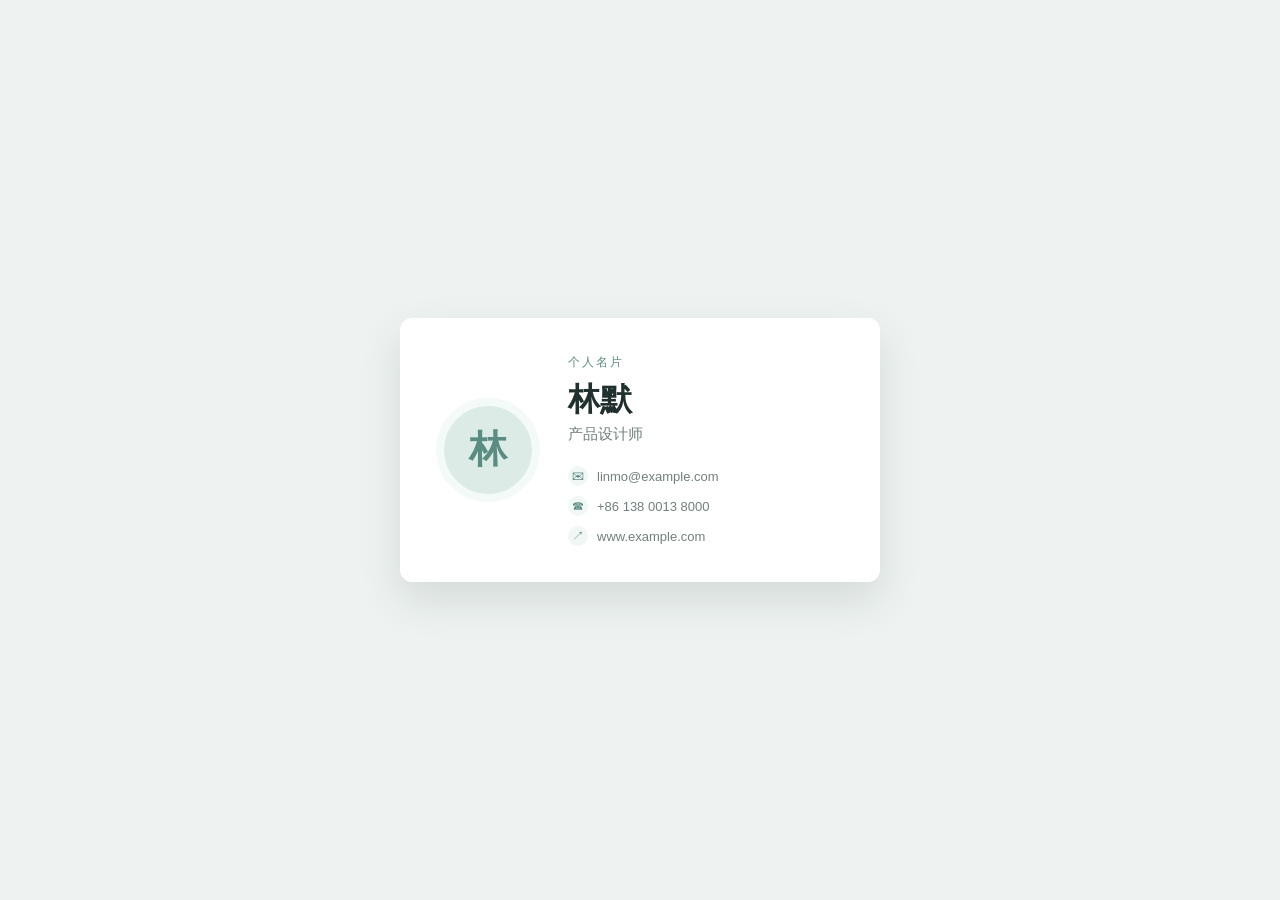
==== index.html @ 6e39a8ae "个人名片" ====
<!DOCTYPE html>
<html lang="zh-CN">
<head>
  <meta charset="UTF-8">
  <meta name="viewport" content="width=device-width, initial-scale=1.0">
  <title>个人名片</title>
  <link rel="stylesheet" href="styles.css">
</head>
<body>
  <!-- 页面主内容：名片在视口中水平、垂直居中 -->
  <main class="page-shell">
    <article class="profile-card">
      <!-- 使用首字母作为头像占位，替换文字即可换成真实头像内容 -->
      <div class="avatar" aria-label="林默的头像">林</div>

      <div class="profile-content">
        <p class="profile-label">个人名片</p>
        <h1>林默</h1>
        <p class="profile-role">产品设计师</p>

        <!-- 联系方式列表使用语义化地址元素，便于阅读器识别 -->
        <address class="contact-list">
          <a href="mailto:linmo@example.com">
            <span class="contact-icon" aria-hidden="true">✉</span>
            <span>linmo@example.com</span>
          </a>
          <a href="tel:+8613800138000">
            <span class="contact-icon" aria-hidden="true">☎</span>
            <span>+86 138 0013 8000</span>
          </a>
          <a href="https://www.example.com" target="_blank" rel="noreferrer">
            <span class="contact-icon" aria-hidden="true">↗</span>
            <span>www.example.com</span>
          </a>
        </address>
      </div>
    </article>
  </main>
</body>
</html>
---- styles.css ----
/* 基础变量集中管理，方便快速调整名片的视觉风格 */
:root {
  --page-background: #eef3f1;
  --card-background: #ffffff;
  --ink: #20302e;
  --muted-ink: #71807d;
  --accent: #5b8c82;
  --accent-soft: #dcebe6;
  --shadow: 0 18px 42px rgba(47, 73, 67, 0.14);
}

/* 统一盒模型并移除浏览器默认间距 */
* {
  box-sizing: border-box;
}

html,
body {
  min-height: 100%;
}

body {
  margin: 0;
  color: var(--ink);
  background: var(--page-background);
  font-family: "Microsoft YaHei", "PingFang SC", sans-serif;
}

/* 让卡片在不同屏幕尺寸下始终保持居中，并留出移动端边距 */
.page-shell {
  display: grid;
  min-height: 100vh;
  padding: 24px;
  place-items: center;
}

.profile-card {
  display: flex;
  width: min(100%, 480px);
  align-items: center;
  gap: 28px;
  padding: 36px;
  background: var(--card-background);
  border-radius: 12px;
  box-shadow: var(--shadow);
  transition: transform 240ms ease, box-shadow 240ms ease;
}

/* 悬停时轻微上浮，避免过强的动效打扰阅读 */
.profile-card:hover {
  transform: translateY(-6px);
  box-shadow: 0 24px 52px rgba(47, 73, 67, 0.2);
}

.avatar {
  display: grid;
  flex: 0 0 104px;
  width: 104px;
  height: 104px;
  color: var(--accent);
  background: var(--accent-soft);
  border: 8px solid #f4faf8;
  border-radius: 50%;
  font-size: 38px;
  font-weight: 700;
  place-items: center;
}

.profile-content {
  min-width: 0;
}

.profile-label {
  margin: 0 0 10px;
  color: var(--accent);
  font-size: 12px;
  letter-spacing: 2px;
}

h1 {
  margin: 0;
  font-size: 32px;
  line-height: 1.15;
}

.profile-role {
  margin: 8px 0 22px;
  color: var(--muted-ink);
  font-size: 15px;
}

.contact-list {
  display: grid;
  gap: 10px;
  margin: 0;
  font-size: 13px;
  font-style: normal;
}

.contact-list a {
  display: flex;
  min-width: 0;
  align-items: center;
  gap: 9px;
  color: var(--muted-ink);
  text-decoration: none;
  transition: color 180ms ease;
}

.contact-list a:hover {
  color: var(--accent);
}

.contact-list a span:last-child {
  overflow: hidden;
  text-overflow: ellipsis;
  white-space: nowrap;
}

.contact-icon {
  display: inline-grid;
  flex: 0 0 20px;
  width: 20px;
  height: 20px;
  color: var(--accent);
  background: #f1f7f5;
  border-radius: 50%;
  font-size: 12px;
  place-items: center;
}

/* 小屏幕上改为纵向布局，确保内容不会挤压或溢出 */
@media (max-width: 520px) {
  .profile-card {
    flex-direction: column;
    gap: 22px;
    padding: 30px 24px;
    text-align: center;
  }

  .contact-list {
    text-align: left;
  }
}

/* 用户偏好减少动画时，保留布局但关闭过渡效果 */
@media (prefers-reduced-motion: reduce) {
  .profile-card,
  .contact-list a {
    transition: none;
  }
}
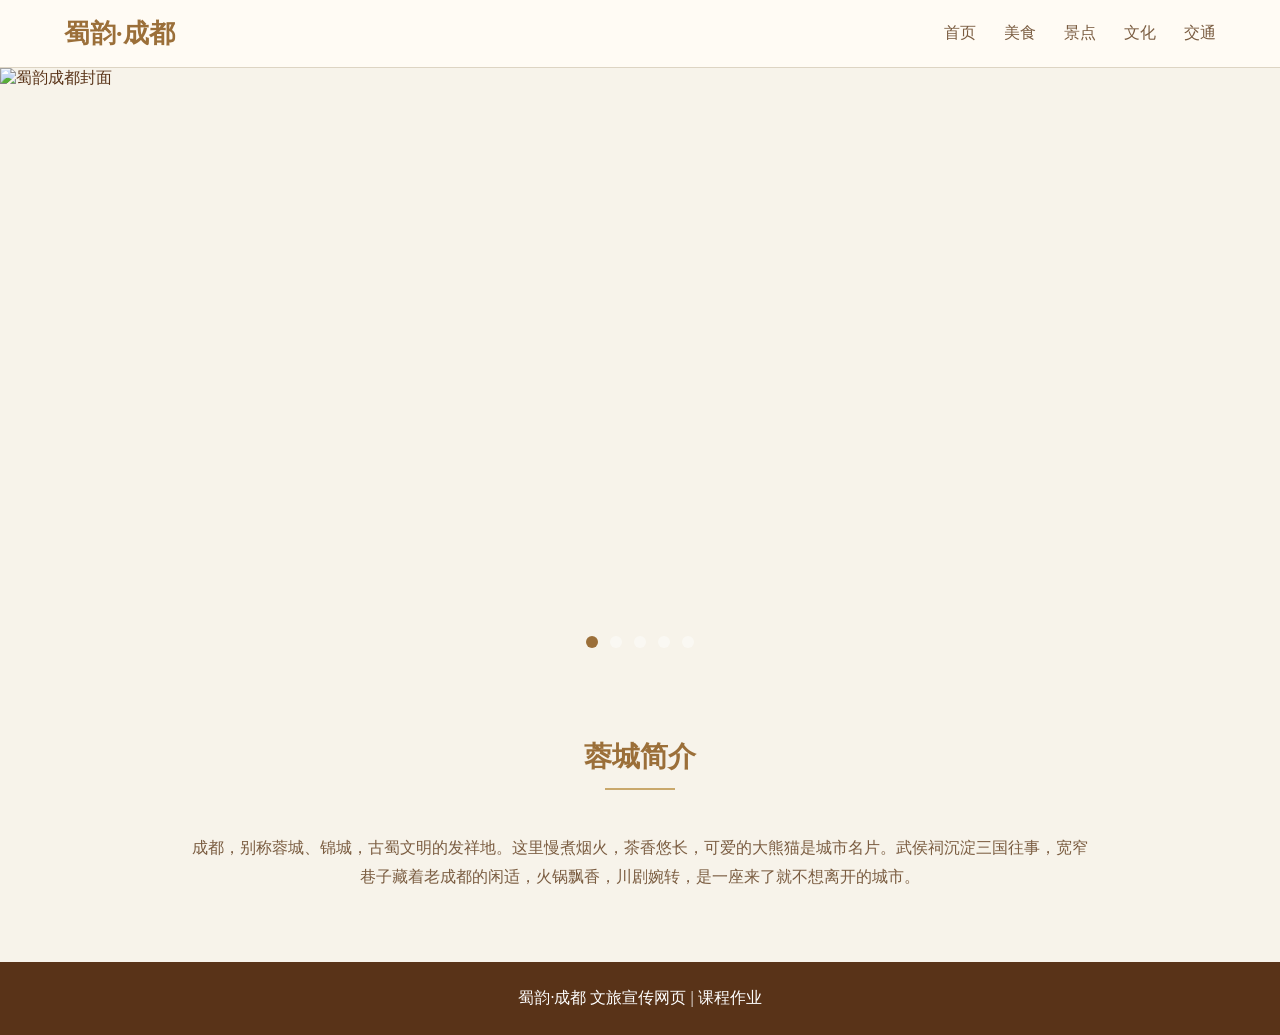
==== commit bf1a1f19: "成都网页设计" ====
--- a/index.html
+++ b/index.html
@@ -1,40 +1,223 @@
 <!DOCTYPE html>
 <html lang="zh-CN">
 <head>
-  <meta charset="UTF-8">
-  <meta name="viewport" content="width=device-width, initial-scale=1.0">
-  <title>个人名片</title>
-  <link rel="stylesheet" href="styles.css">
+<meta charset="UTF-8">
+<meta name="viewport" content="width=device-width, initial-scale=1.0">
+<title>蜀韵·成都 | 首页</title>
+  <style>:root {
+    --paper: #f7f3ea;
+    --ink: #593318;
+    --ink-soft: #7a5c40;
+    --gold: #c9a86c;
+    --gold-deep: #9b6f39;
+    --line: #ddd4c3;
+  }
+  * {
+    margin: 0;
+    padding: 0;
+    box-sizing: border-box;
+    font-family: "Microsoft YaHei", SimSun, serif;
+  }
+  body {
+    background-color: var(--paper);
+    color: var(--ink);
+  }
+  /* 导航栏 */
+  header {
+    background-color: #fffbf4;
+    border-bottom: 1px solid var(--line);
+    position: sticky;
+    top: 0;
+    z-index: 99;
+  }
+  .nav-wrap {
+    width: 90%;
+    max-width: 1200px;
+    margin: 0 auto;
+    display: flex;
+    justify-content: space-between;
+    align-items: center;
+    padding: 16px 0;
+  }
+  .logo {
+    font-size: 26px;
+    color: var(--gold-deep);
+    font-weight: bold;
+  }
+  nav a {
+    text-decoration: none;
+    color: var(--ink-soft);
+    margin-left: 24px;
+    font-size: 16px;
+    transition: 0.3s;
+  }
+  nav a:hover {
+    color: var(--gold-deep);
+  }
+
+  /* 轮播容器 */
+  .banner {
+    width: 100%;
+    height: 600px;
+    overflow: hidden;
+    position: relative;
+    background:#f7f3ea;
+  }
+  .banner-img {
+    width: 100%;
+    height: 100%;
+    object-fit: cover;
+  }
+  .slide-item {
+    position: absolute;
+    width: 100%;
+    height: 100%;
+    opacity: 0;
+    transition: opacity 1s ease;
+  }
+  .slide-item.active {
+    opacity: 1;
+  }
+  /* 轮播小圆点 */
+  .dots {
+    position: absolute;
+    bottom: 20px;
+    left: 50%;
+    transform: translateX(-50%);
+    display: flex;
+    gap:12px;
+  }
+  .dot {
+    width:12px;
+    height:12px;
+    border-radius: 50%;
+    background:#ffffff70;
+    cursor: pointer;
+  }
+  .dot.active {
+    background: var(--gold-deep);
+  }
+
+  /* 通用容器 */
+  .container {
+    width: 90%;
+    max-width: 1200px;
+    margin: 70px auto;
+  }
+  .title-line {
+    text-align: center;
+    margin-bottom: 40px;
+  }
+  .title-line h3 {
+    font-size: 28px;
+    color: var(--gold-deep);
+  }
+  .title-line span {
+    display: inline-block;
+    width:70px;
+    height:2px;
+    background: var(--gold);
+    margin-top: 8px;
+  }
+  .intro-text {
+    line-height: 1.8;
+    color: var(--ink-soft);
+    font-size:16px;
+    text-align:center;
+    max-width:900px;
+    margin:0 auto;
+  }
+  /* 页脚 */
+  footer {
+    background: var(--ink);
+    color: #fff;
+    text-align: center;
+    padding:26px 0;
+    margin-top: 60px;
+  }
+  /* 手机适配 */
+  @media (max-width:768px){
+    .banner {
+      height:360px;
+    }
+    nav a {
+      margin-left:8px;
+      font-size:14px;
+    }
+  }
+  </style>
 </head>
 <body>
-  <!-- 页面主内容：名片在视口中水平、垂直居中 -->
-  <main class="page-shell">
-    <article class="profile-card">
-      <!-- 使用首字母作为头像占位，替换文字即可换成真实头像内容 -->
-      <div class="avatar" aria-label="林默的头像">林</div>
-
-      <div class="profile-content">
-        <p class="profile-label">个人名片</p>
-        <h1>林默</h1>
-        <p class="profile-role">产品设计师</p>
-
-        <!-- 联系方式列表使用语义化地址元素，便于阅读器识别 -->
-        <address class="contact-list">
-          <a href="mailto:linmo@example.com">
-            <span class="contact-icon" aria-hidden="true">✉</span>
-            <span>linmo@example.com</span>
-          </a>
-          <a href="tel:+8613800138000">
-            <span class="contact-icon" aria-hidden="true">☎</span>
-            <span>+86 138 0013 8000</span>
-          </a>
-          <a href="https://www.example.com" target="_blank" rel="noreferrer">
-            <span class="contact-icon" aria-hidden="true">↗</span>
-            <span>www.example.com</span>
-          </a>
-        </address>
-      </div>
-    </article>
-  </main>
-</body>
-</html>+  <header>
+    <div class="nav-wrap">
+      <div class="logo">蜀韵·成都</div>
+      <nav>
+        <a href="#">首页</a>
+        <a href="media/a.html">美食</a>
+        <a href="#">景点</a>
+        <a href="#">文化</a>
+        <a href="#">交通</a>
+      </nav>
+    </div>
+  </header>
+
+  <div class="banner">
+    <div class="slide-item active">
+      <img class="banner-img" src="media/banner1.jpg" alt="蜀韵成都封面">
+    </div>
+    <div class="slide-item">
+      <img class="banner-img" src="media/banner5.jpg" alt="旅行攻略">
+    </div>
+    <div class="slide-item">
+      <img class="banner-img" src="media/banner4.jpg" alt="天府文化">
+    </div>
+    <div class="slide-item">
+      <img class="banner-img" src="media/banner3.jpg" alt="必游景点">
+    </div>
+    <div class="slide-item">
+      <img class="banner-img" src="media/banner2.jpg" alt="成都味道">
+    </div>
+    <div class="dots">
+      <div class="dot active" onclick="switchSlide(0)"></div>
+      <div class="dot" onclick="switchSlide(1)"></div>
+      <div class="dot" onclick="switchSlide(2)"></div>
+      <div class="dot" onclick="switchSlide(3)"></div>
+      <div class="dot" onclick="switchSlide(4)"></div>
+    </div>
+  </div>
+
+  <div class="container">
+    <div class="title-line">
+      <h3>蓉城简介</h3>
+      <span></span>
+    </div>
+    <p class="intro-text">
+成都，别称蓉城、锦城，古蜀文明的发祥地。这里慢煮烟火，茶香悠长，可爱的大熊猫是城市名片。武侯祠沉淀三国往事，宽窄巷子藏着老成都的闲适，火锅飘香，川剧婉转，是一座来了就不想离开的城市。
+    </p>
+  </div>
+
+  <footer>
+    <p>蜀韵·成都 文旅宣传网页 | 课程作业</p>
+  </footer>
+
+<script>
+  let index = 0;
+  const slides = document.querySelectorAll('.slide-item');
+  const dots = document.querySelectorAll('.dot');
+  const total = slides.length;
+
+  function switchSlide(i){
+    slides[index].classList.remove('active');
+    dots[index].classList.remove('active');
+    index = i;
+    slides[index].classList.add('active');
+    dots[index].classList.add('active');
+  }
+  //自动轮番
+setInterval(()=>{
+     let next = (index + 1) % total;
+     switchSlide(next);
+   },4000)
+ </script>
+ </body>
+</html>
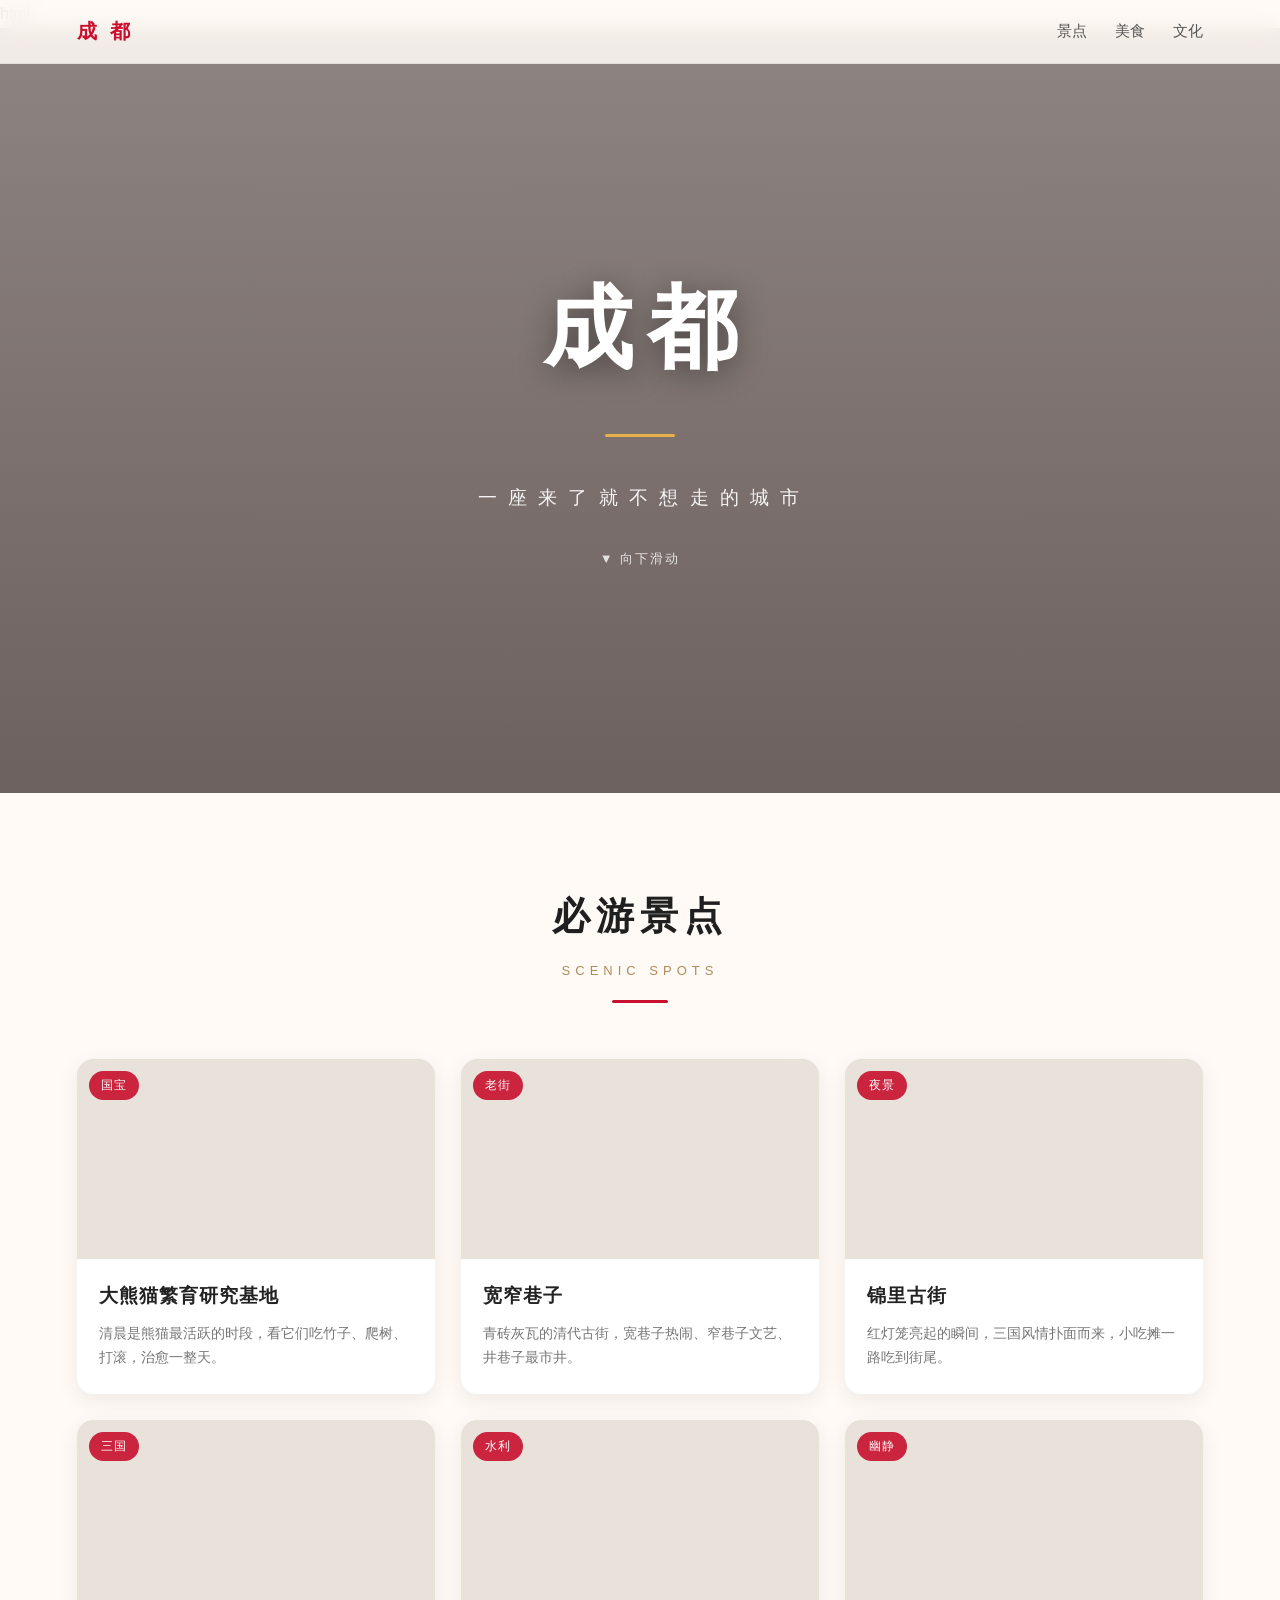
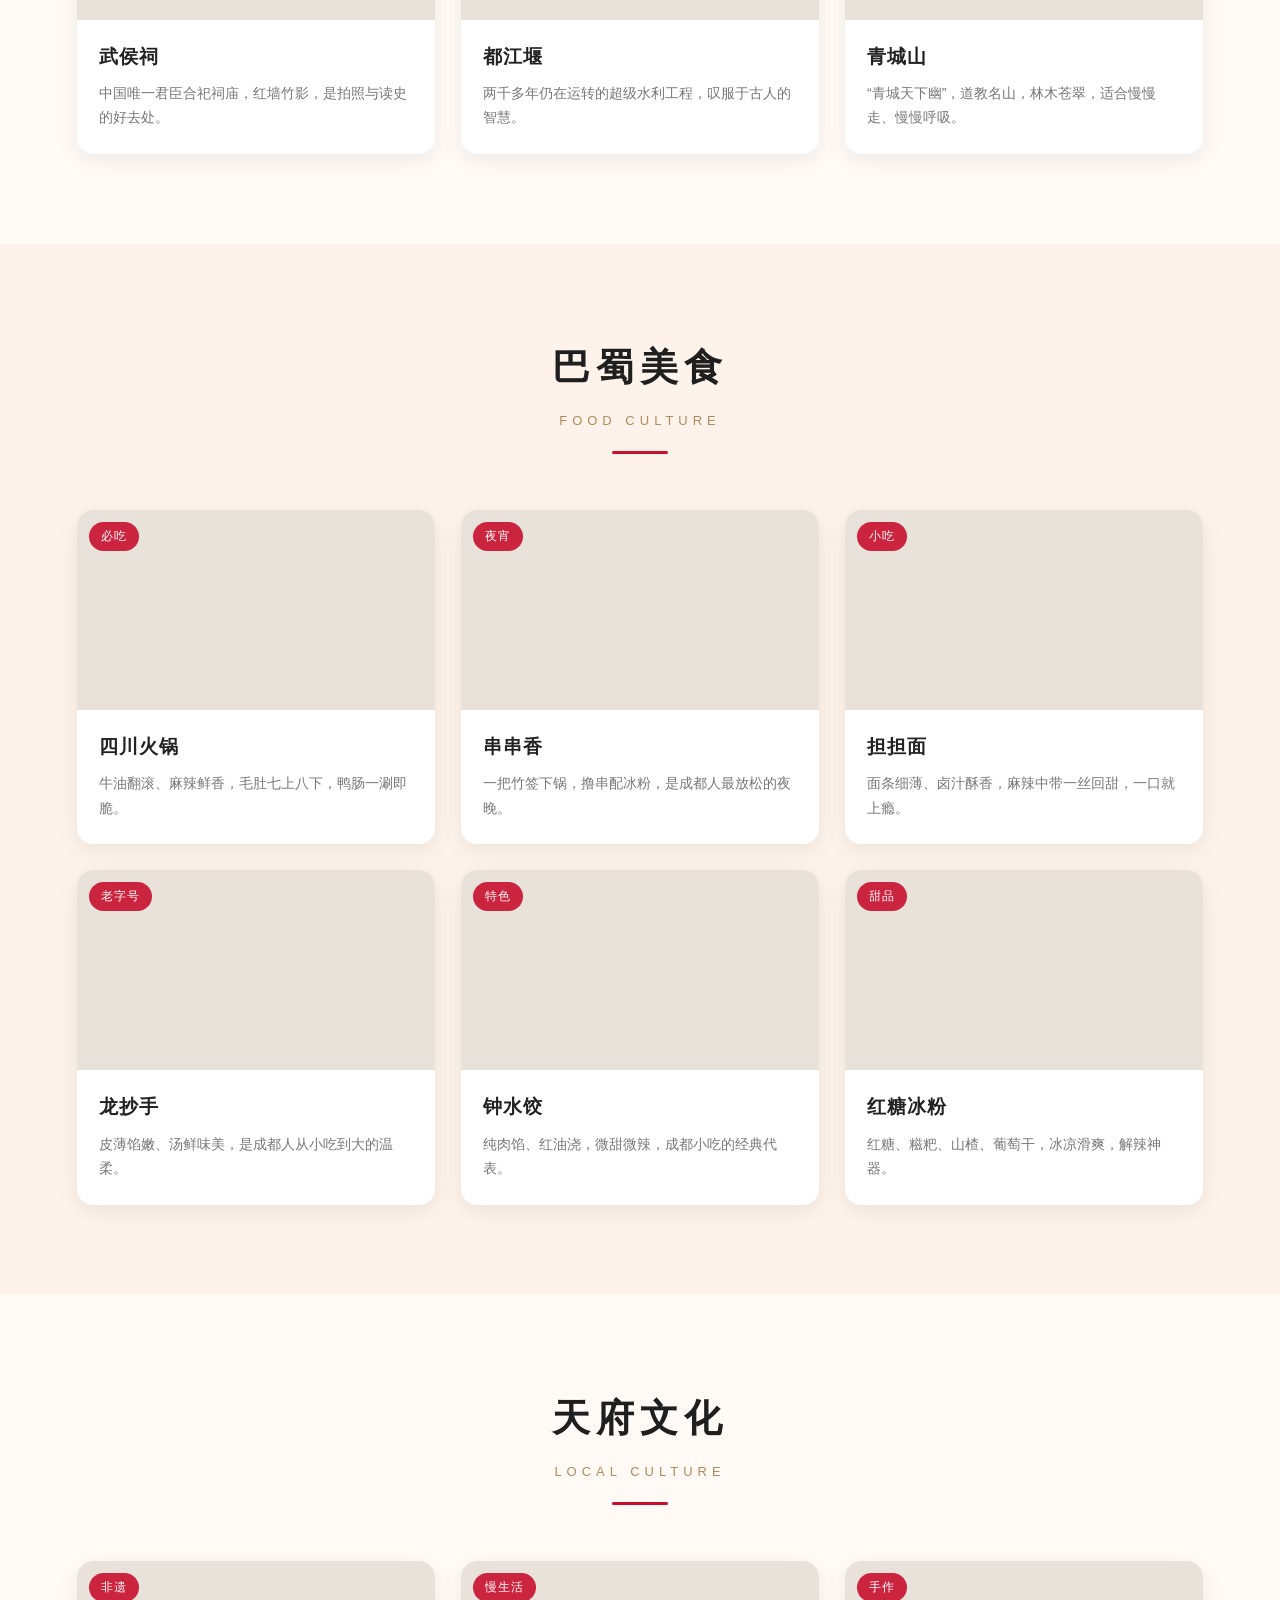
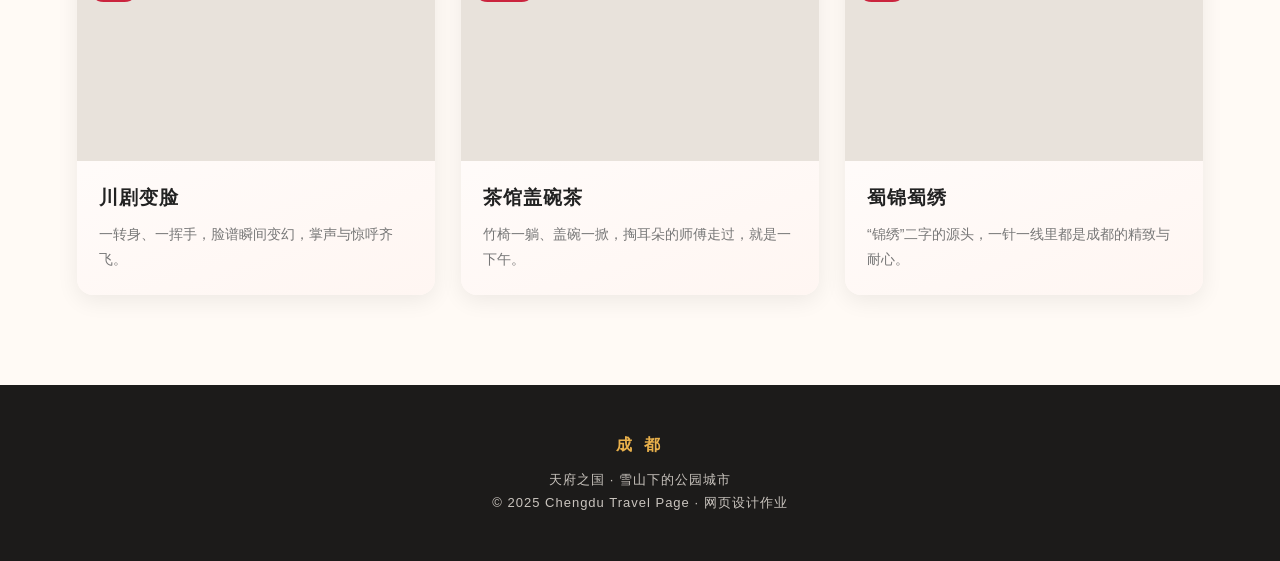
==== commit 13cff178: "Rename kkk.html to index.html" ====
--- a/index.html
+++ b/index.html
@@ -1,223 +1,303 @@
-<!DOCTYPE html>
-<html lang="zh-CN">
-<head>
-<meta charset="UTF-8">
-<meta name="viewport" content="width=device-width, initial-scale=1.0">
-<title>蜀韵·成都 | 首页</title>
-  <style>:root {
-    --paper: #f7f3ea;
-    --ink: #593318;
-    --ink-soft: #7a5c40;
-    --gold: #c9a86c;
-    --gold-deep: #9b6f39;
-    --line: #ddd4c3;
-  }
-  * {
-    margin: 0;
-    padding: 0;
-    box-sizing: border-box;
-    font-family: "Microsoft YaHei", SimSun, serif;
-  }
-  body {
-    background-color: var(--paper);
-    color: var(--ink);
-  }
-  /* 导航栏 */
-  header {
-    background-color: #fffbf4;
-    border-bottom: 1px solid var(--line);
-    position: sticky;
-    top: 0;
-    z-index: 99;
-  }
-  .nav-wrap {
-    width: 90%;
-    max-width: 1200px;
-    margin: 0 auto;
-    display: flex;
-    justify-content: space-between;
-    align-items: center;
-    padding: 16px 0;
-  }
-  .logo {
-    font-size: 26px;
-    color: var(--gold-deep);
-    font-weight: bold;
-  }
-  nav a {
-    text-decoration: none;
-    color: var(--ink-soft);
-    margin-left: 24px;
-    font-size: 16px;
-    transition: 0.3s;
-  }
-  nav a:hover {
-    color: var(--gold-deep);
-  }
-
-  /* 轮播容器 */
-  .banner {
-    width: 100%;
-    height: 600px;
-    overflow: hidden;
-    position: relative;
-    background:#f7f3ea;
-  }
-  .banner-img {
-    width: 100%;
-    height: 100%;
-    object-fit: cover;
-  }
-  .slide-item {
-    position: absolute;
-    width: 100%;
-    height: 100%;
-    opacity: 0;
-    transition: opacity 1s ease;
-  }
-  .slide-item.active {
-    opacity: 1;
-  }
-  /* 轮播小圆点 */
-  .dots {
-    position: absolute;
-    bottom: 20px;
-    left: 50%;
-    transform: translateX(-50%);
-    display: flex;
-    gap:12px;
-  }
-  .dot {
-    width:12px;
-    height:12px;
-    border-radius: 50%;
-    background:#ffffff70;
-    cursor: pointer;
-  }
-  .dot.active {
-    background: var(--gold-deep);
-  }
-
-  /* 通用容器 */
-  .container {
-    width: 90%;
-    max-width: 1200px;
-    margin: 70px auto;
-  }
-  .title-line {
-    text-align: center;
-    margin-bottom: 40px;
-  }
-  .title-line h3 {
-    font-size: 28px;
-    color: var(--gold-deep);
-  }
-  .title-line span {
-    display: inline-block;
-    width:70px;
-    height:2px;
-    background: var(--gold);
-    margin-top: 8px;
-  }
-  .intro-text {
-    line-height: 1.8;
-    color: var(--ink-soft);
-    font-size:16px;
-    text-align:center;
-    max-width:900px;
-    margin:0 auto;
-  }
-  /* 页脚 */
-  footer {
-    background: var(--ink);
-    color: #fff;
-    text-align: center;
-    padding:26px 0;
-    margin-top: 60px;
-  }
-  /* 手机适配 */
-  @media (max-width:768px){
-    .banner {
-      height:360px;
-    }
-    nav a {
-      margin-left:8px;
-      font-size:14px;
-    }
-  }
-  </style>
-</head>
-<body>
-  <header>
-    <div class="nav-wrap">
-      <div class="logo">蜀韵·成都</div>
-      <nav>
-        <a href="#">首页</a>
-        <a href="media/a.html">美食</a>
-        <a href="#">景点</a>
-        <a href="#">文化</a>
-        <a href="#">交通</a>
-      </nav>
-    </div>
-  </header>
-
-  <div class="banner">
-    <div class="slide-item active">
-      <img class="banner-img" src="media/banner1.jpg" alt="蜀韵成都封面">
-    </div>
-    <div class="slide-item">
-      <img class="banner-img" src="media/banner5.jpg" alt="旅行攻略">
-    </div>
-    <div class="slide-item">
-      <img class="banner-img" src="media/banner4.jpg" alt="天府文化">
-    </div>
-    <div class="slide-item">
-      <img class="banner-img" src="media/banner3.jpg" alt="必游景点">
-    </div>
-    <div class="slide-item">
-      <img class="banner-img" src="media/banner2.jpg" alt="成都味道">
-    </div>
-    <div class="dots">
-      <div class="dot active" onclick="switchSlide(0)"></div>
-      <div class="dot" onclick="switchSlide(1)"></div>
-      <div class="dot" onclick="switchSlide(2)"></div>
-      <div class="dot" onclick="switchSlide(3)"></div>
-      <div class="dot" onclick="switchSlide(4)"></div>
-    </div>
-  </div>
-
-  <div class="container">
-    <div class="title-line">
-      <h3>蓉城简介</h3>
-      <span></span>
-    </div>
-    <p class="intro-text">
-成都，别称蓉城、锦城，古蜀文明的发祥地。这里慢煮烟火，茶香悠长，可爱的大熊猫是城市名片。武侯祠沉淀三国往事，宽窄巷子藏着老成都的闲适，火锅飘香，川剧婉转，是一座来了就不想离开的城市。
-    </p>
-  </div>
-
-  <footer>
-    <p>蜀韵·成都 文旅宣传网页 | 课程作业</p>
-  </footer>
-
-<script>
-  let index = 0;
-  const slides = document.querySelectorAll('.slide-item');
-  const dots = document.querySelectorAll('.dot');
-  const total = slides.length;
-
-  function switchSlide(i){
-    slides[index].classList.remove('active');
-    dots[index].classList.remove('active');
-    index = i;
-    slides[index].classList.add('active');
-    dots[index].classList.add('active');
-  }
-  //自动轮番
-setInterval(()=>{
-     let next = (index + 1) % total;
-     switchSlide(next);
-   },4000)
- </script>
- </body>
-</html>
+html
+<!DOCTYPE html>
+<html lang="zh-CN">
+<head>
+<meta charset="UTF-8">
+<meta name="viewport" content="width=device-width, initial-scale=1.0">
+<title>成都 · 一座来了就不想走的城市</title>
+<style>
+  /* ================= 这里全都是样式设置 ================= */
+  * { margin: 0; padding: 0; box-sizing: border-box; }
+  body { font-family: "PingFang SC", "Microsoft YaHei", sans-serif; color: #2b2b2b; background: #fffaf5; line-height: 1.75; }
+  a { text-decoration: none; color: inherit; }
+
+  /* 导航 */
+  nav { position: fixed; top: 0; left: 0; right: 0; z-index: 99; display: flex; justify-content: space-between;
+        align-items: center; padding: 14px 6vw; background: rgba(255,250,245,.88); backdrop-filter: blur(10px);
+        border-bottom: 1px solid rgba(0,0,0,.06); }
+  .logo { font-size: 20px; font-weight: 700; letter-spacing: 4px; color: #c8102e; }
+  nav ul { display: flex; gap: 28px; list-style: none; font-size: 15px; }
+  nav ul a { color: #555; transition: .3s; }
+  nav ul a:hover { color: #c8102e; }
+
+  /* 首屏 */
+  .hero { height: 85vh; min-height: 480px; display: flex; flex-direction: column; justify-content: center;
+          align-items: center; text-align: center; color: #fff; padding: 20px;
+          background: linear-gradient(rgba(30, 15, 15, 0.5), rgba(30, 15, 15, 0.65)),
+                     url('https://images.unsplash.com/photo-1546412414-e1885259563a?auto=format&fit=crop&w=1600&q=80') center/cover no-repeat; }
+  .hero h1 { font-size: clamp(42px, 9vw, 90px); letter-spacing: 14px; font-weight: 800; text-indent: 14px; text-shadow: 0 6px 30px rgba(0,0,0,.4); }
+  .hero p { margin-top: 18px; font-size: clamp(14px, 2.2vw, 19px); letter-spacing: 3px; opacity: .92; }
+  .hero .line { width: 70px; height: 3px; background: #e8b04b; margin: 26px auto; border-radius: 2px; }
+  .scroll { margin-top: 34px; font-size: 13px; letter-spacing: 2px; opacity: .8; animation: up 1.8s infinite; }
+  @keyframes up { 0%,100% { transform: translateY(0); } 50% { transform: translateY(9px); } }
+
+  /* 通用区块 */
+  section { padding: 90px 6vw; }
+  .head { text-align: center; margin-bottom: 56px; }
+  .head h2 { font-size: clamp(26px, 4vw, 38px); letter-spacing: 6px; color: #1f1f1f; }
+  .head span { display: block; margin-top: 10px; font-size: 13px; letter-spacing: 5px; color: #b08a5a; text-transform: uppercase; }
+  .head .bar { width: 56px; height: 3px; background: #c8102e; margin: 18px auto 0; border-radius: 2px; }
+
+  .grid { display: grid; grid-template-columns: repeat(auto-fit, minmax(280px, 1fr)); gap: 26px; max-width: 1180px; margin: 0 auto; }
+
+  /* 卡片 */
+  .card { background: #fff; border-radius: 16px; overflow: hidden; box-shadow: 0 6px 22px rgba(0,0,0,.07);
+          transition: .35s; display: flex; flex-direction: column; }
+  .card:hover { transform: translateY(-8px); box-shadow: 0 18px 40px rgba(200,16,46,.15); }
+  
+  /* 图片容器：添加了淡灰色背景兜底，万一断网也不会是一片空白 */
+  .card .pic { height: 200px; overflow: hidden; position: relative; background: #e8e2db; }
+  .card .img-bg {
+    width: 100%; height: 100%;
+    background-size: cover;
+    background-position: center;
+    transition: transform .6s ease;
+  }
+  .card:hover .img-bg { transform: scale(1.08); }
+  
+  .tag { position: absolute; top: 12px; left: 12px; background: rgba(200,16,46,.9); color: #fff;
+         font-size: 12px; padding: 4px 12px; border-radius: 20px; letter-spacing: 1px; z-index: 2; }
+  .card .txt { padding: 20px 22px 24px; flex: 1; }
+  .card h3 { font-size: 19px; margin-bottom: 8px; letter-spacing: 1px; color: #222; }
+  .card p { font-size: 14px; color: #777; }
+
+  /* 美食与文化区块背景 */
+  .food { background: #fdf3ea; }
+  .culture .card { background: linear-gradient(160deg, #fff, #fff6f2); }
+
+  /* 页脚 */
+  footer { background: #1c1b1a; color: #c9c4be; text-align: center; padding: 46px 6vw; font-size: 13px; letter-spacing: 1px; }
+  footer strong { color: #e8b04b; letter-spacing: 4px; font-size: 16px; display: block; margin-bottom: 10px; }
+
+  @media(max-width:600px) { nav ul { gap: 16px; font-size: 13px; } section { padding: 64px 5vw; } }
+</style>
+</head>
+<body>
+
+<!-- ================= 下面是网页内容 ================= -->
+
+<!-- 导航 -->
+<nav>
+  <div class="logo">成 都</div>
+  <ul>
+    <li><a href=" ">景点</a ></li>
+    <li><a href="#food">美食</a ></li>
+    <li><a href="#culture">文化</a ></li>
+  </ul>
+</nav>
+
+<!-- 首屏 -->
+<header class="hero">
+  <h1>成都</h1>
+  <div class="line"></div>
+  <p>一 座 来 了 就 不 想 走 的 城 市</p >
+  <div class="scroll">▼ 向下滑动</div>
+</header>
+
+<!-- 景点 -->
+<section id="spots">
+  <div class="head">
+    <h2>必游景点</h2>
+    <span>Scenic Spots</span>
+    <div class="bar"></div>
+  </div>
+  <div class="grid">
+    <!-- 1 -->
+    <div class="card">
+      <div class="pic">
+        <span class="tag">国宝</span>
+        <div class="img-bg" style="background-image: url('https://images.unsplash.com/photo-1564349683136-77e08dba1ef7?auto=format&fit=crop&w=640&q=80');"></div>
+      </div>
+      <div class="txt">
+        <h3>大熊猫繁育研究基地</h3>
+        <p>清晨是熊猫最活跃的时段，看它们吃竹子、爬树、打滚，治愈一整天。</p >
+      </div>
+    </div>
+    <!-- 2 (替换了稳定的老街图片) -->
+    <div class="card">
+      <div class="pic">
+        <span class="tag">老街</span>
+        <div class="img-bg" style="background-image: url('https://images.unsplash.com/photo-1529921879218-f99546d03a9d?auto=format&fit=crop&w=640&q=80');"></div>
+      </div>
+      <div class="txt">
+        <h3>宽窄巷子</h3>
+        <p>青砖灰瓦的清代古街，宽巷子热闹、窄巷子文艺、井巷子最市井。</p >
+      </div>
+    </div>
+    <!-- 3 (替换了中式灯笼夜景) -->
+    <div class="card">
+      <div class="pic">
+        <span class="tag">夜景</span>
+        <div class="img-bg" style="background-image: url('https://images.unsplash.com/photo-1583224964978-2257b960c3d3?auto=format&fit=crop&w=640&q=80');"></div>
+      </div>
+      <div class="txt">
+        <h3>锦里古街</h3>
+        <p>红灯笼亮起的瞬间，三国风情扑面而来，小吃摊一路吃到街尾。</p >
+      </div>
+    </div>
+    <!-- 4 (替换了红墙古建图片) -->
+    <div class="card">
+      <div class="pic">
+        <span class="tag">三国</span>
+        <div class="img-bg" style="background-image: url('https://images.unsplash.com/photo-1542898640-76a9a19b8081?auto=format&fit=crop&w=640&q=80');"></div>
+      </div>
+      <div class="txt">
+        <h3>武侯祠</h3>
+        <p>中国唯一君臣合祀祠庙，红墙竹影，是拍照与读史的好去处。</p >
+      </div>
+    </div>
+    <!-- 5 (替换了江水水利图片) -->
+    <div class="card">
+      <div class="pic">
+        <span class="tag">水利</span>
+        <div class="img-bg" style="background-image: url('https://images.unsplash.com/photo-1504893524553-b855bce32c67?auto=format&fit=crop&w=640&q=80');"></div>
+      </div>
+      <div class="txt">
+        <h3>都江堰</h3>
+        <p>两千多年仍在运转的超级水利工程，叹服于古人的智慧。</p >
+      </div>
+    </div>
+    <!-- 6 (替换了青山绿水图片) -->
+    <div class="card">
+      <div class="pic">
+        <span class="tag">幽静</span>
+        <div class="img-bg" style="background-image: url('https://images.unsplash.com/photo-1464822759023-fed622ff2c3b?auto=format&fit=crop&w=640&q=80');"></div>
+      </div>
+      <div class="txt">
+        <h3>青城山</h3>
+        <p>“青城天下幽”，道教名山，林木苍翠，适合慢慢走、慢慢呼吸。</p >
+      </div>
+    </div>
+  </div>
+</section>
+<section id="food" class="food">
+  <div class="head">
+    <h2>巴蜀美食</h2>
+    <span>Food Culture</span>
+    <div class="bar"></div>
+  </div>
+  <div class="grid">
+    <!-- 1 -->
+    <div class="card">
+      <div class="pic">
+        <span class="tag">必吃</span>
+        <div class="img-bg" style="background-image: url('https://images.unsplash.com/photo-1552611052-33e04de081de?auto=format&fit=crop&w=640&q=80');"></div>
+      </div>
+      <div class="txt">
+        <h3>四川火锅</h3>
+        <p>牛油翻滚、麻辣鲜香，毛肚七上八下，鸭肠一涮即脆。</p >
+      </div>
+    </div>
+    <!-- 2 -->
+    <div class="card">
+      <div class="pic">
+        <span class="tag">夜宵</span>
+        <div class="img-bg" style="background-image: url('https://images.unsplash.com/photo-1563245372-f21724e3856d?auto=format&fit=crop&w=640&q=80');"></div>
+      </div>
+      <div class="txt">
+        <h3>串串香</h3>
+        <p>一把竹签下锅，撸串配冰粉，是成都人最放松的夜晚。</p >
+      </div>
+    </div>
+    <!-- 3 -->
+    <div class="card">
+      <div class="pic">
+        <span class="tag">小吃</span>
+        <div class="img-bg" style="background-image: url('https://images.unsplash.com/photo-1555126634-323283e090fa?auto=format&fit=crop&w=640&q=80');"></div>
+      </div>
+      <div class="txt">
+        <h3>担担面</h3>
+        <p>面条细薄、卤汁酥香，麻辣中带一丝回甜，一口就上瘾。</p >
+      </div>
+    </div>
+    <!-- 4 -->
+    <div class="card">
+      <div class="pic">
+        <span class="tag">老字号</span>
+        <div class="img-bg" style="background-image: url('https://images.unsplash.com/photo-1541696432-82c6da8ce7bf?auto=format&fit=crop&w=640&q=80');"></div>
+      </div>
+      <div class="txt">
+        <h3>龙抄手</h3>
+        <p>皮薄馅嫩、汤鲜味美，是成都人从小吃到大的温柔。</p >
+      </div>
+    </div>
+    <!-- 5 -->
+    <div class="card">
+      <div class="pic">
+        <span class="tag">特色</span>
+        <div class="img-bg" style="background-image: url('https://images.unsplash.com/photo-1496116218417-1a781b1c416c?auto=format&fit=crop&w=640&q=80');"></div>
+      </div>
+      <div class="txt">
+        <h3>钟水饺</h3>
+        <p>纯肉馅、红油浇，微甜微辣，成都小吃的经典代表。</p >
+      </div>
+    </div>
+    <!-- 6 -->
+    <div class="card">
+      <div class="pic">
+        <span class="tag">甜品</span>
+        <div class="img-bg" style="background-image: url('https://images.unsplash.com/photo-1563805042-7684c019e1cb?auto=format&fit=crop&w=640&q=80');"></div>
+      </div>
+      <div class="txt">
+        <h3>红糖冰粉</h3>
+        <p>红糖、糍粑、山楂、葡萄干，冰凉滑爽，解辣神器。</p >
+      </div>
+    </div>
+  </div>
+</section>
+
+<!-- 文化 -->
+<section id="culture" class="culture">
+  <div class="head">
+    <h2>天府文化</h2>
+    <span>Local Culture</span>
+    <div class="bar"></div>
+  </div>
+  <div class="grid">
+    <!-- 1 (替换了中国风脸谱/戏曲图片) -->
+    <div class="card">
+      <div class="pic">
+        <span class="tag">非遗</span>
+        <div class="img-bg" style="background-image: url('https://images.unsplash.com/photo-1613663386486-3d1ab94dab87?auto=format&fit=crop&w=640&q=80');"></div>
+      </div>
+      <div class="txt">
+        <h3>川剧变脸</h3>
+        <p>一转身、一挥手，脸谱瞬间变幻，掌声与惊呼齐飞。</p >
+      </div>
+    </div>
+    <!-- 2 -->
+    <div class="card">
+      <div class="pic">
+        <span class="tag">慢生活</span>
+        <div class="img-bg" style="background-image: url('https://images.unsplash.com/photo-1576092768241-dec231879fc3?auto=format&fit=crop&w=640&q=80');"></div>
+      </div>
+      <div class="txt">
+        <h3>茶馆盖碗茶</h3>
+        <p>竹椅一躺、盖碗一掀，掏耳朵的师傅走过，就是一下午。</p >
+      </div>
+    </div>
+    <!-- 3 -->
+    <div class="card">
+      <div class="pic">
+        <span class="tag">手作</span>
+        <div class="img-bg" style="background-image: url('https://images.unsplash.com/photo-1610030469983-98e550d6193c?auto=format&fit=crop&w=640&q=80');"></div>
+      </div>
+      <div class="txt">
+        <h3>蜀锦蜀绣</h3>
+        <p>“锦绣”二字的源头，一针一线里都是成都的精致与耐心。</p >
+      </div>
+    </div>
+  </div>
+</section>
+
+<!-- 页脚 -->
+<footer>
+  <strong>成 都</strong>
+  天府之国 · 雪山下的公园城市<br>
+  © 2025 Chengdu Travel Page · 网页设计作业
+</footer>
+
+</body>
+</html>
+
+<!-- 美食 --
